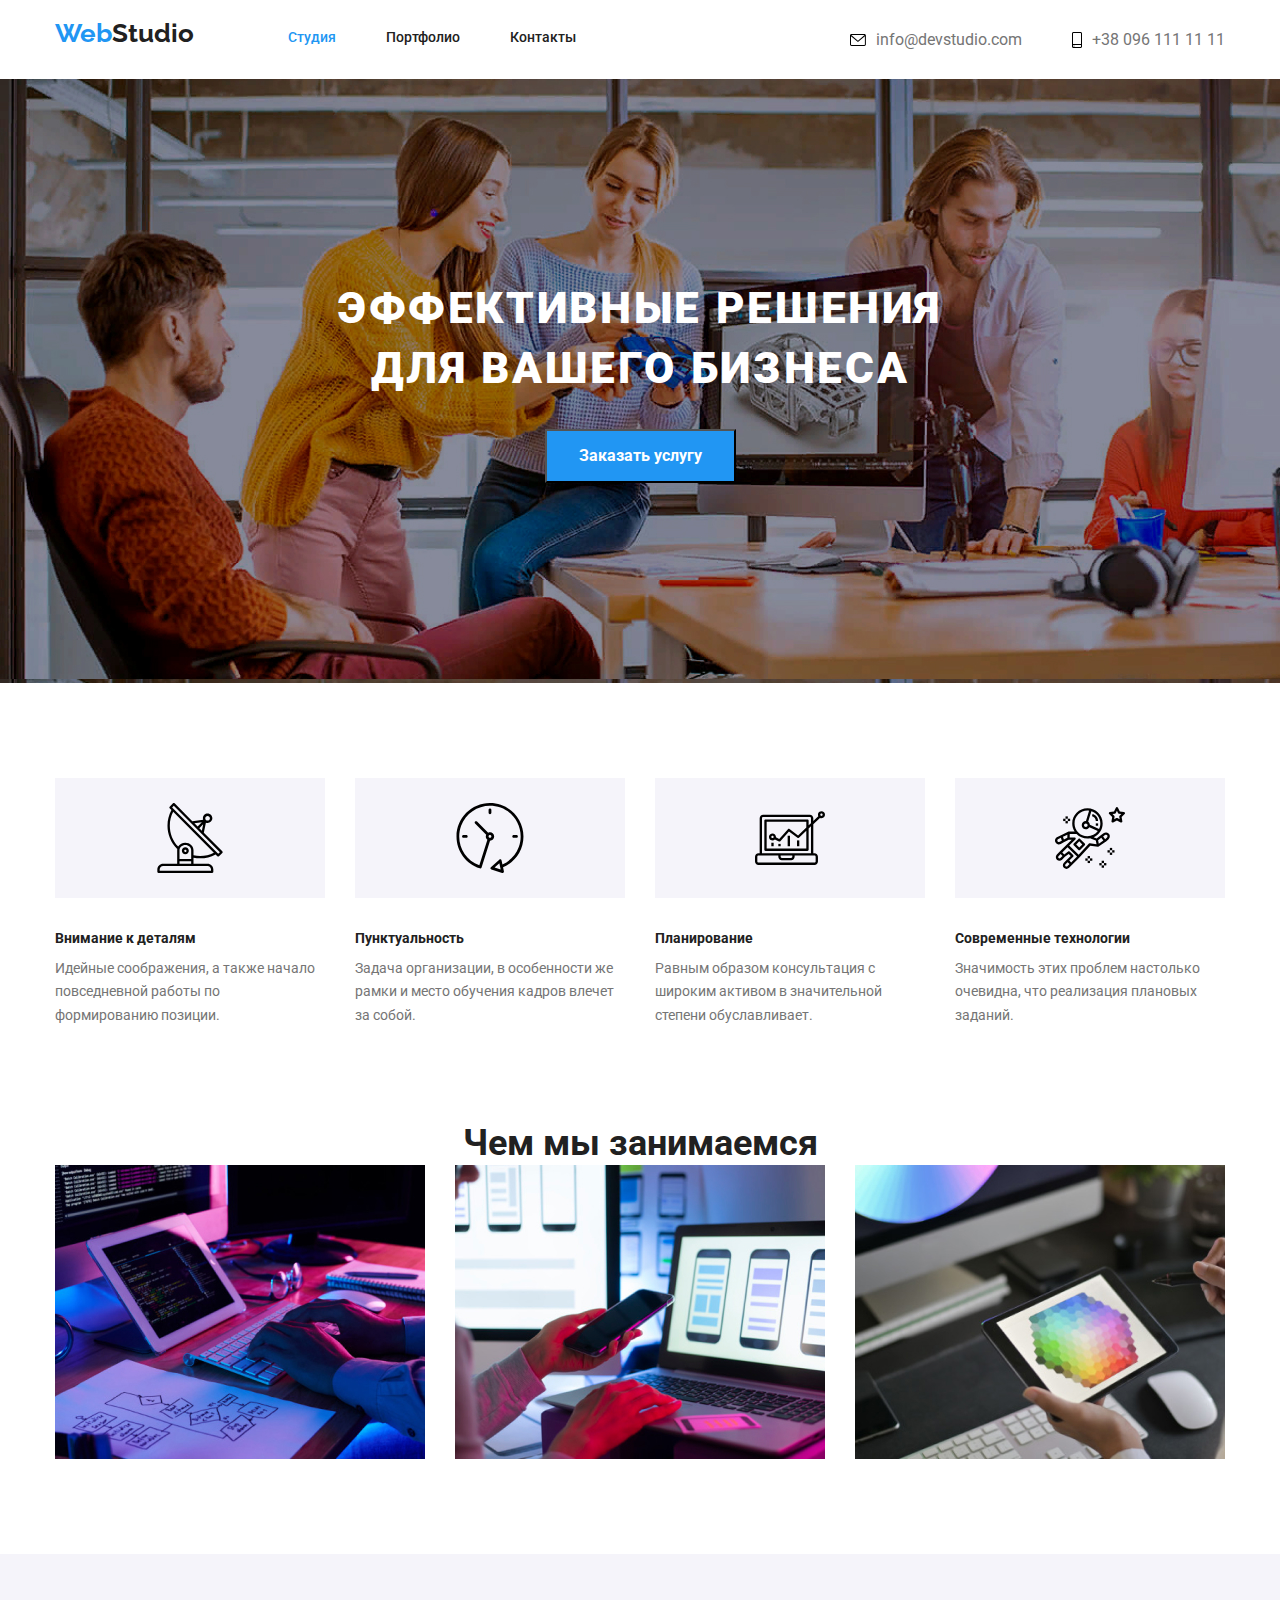
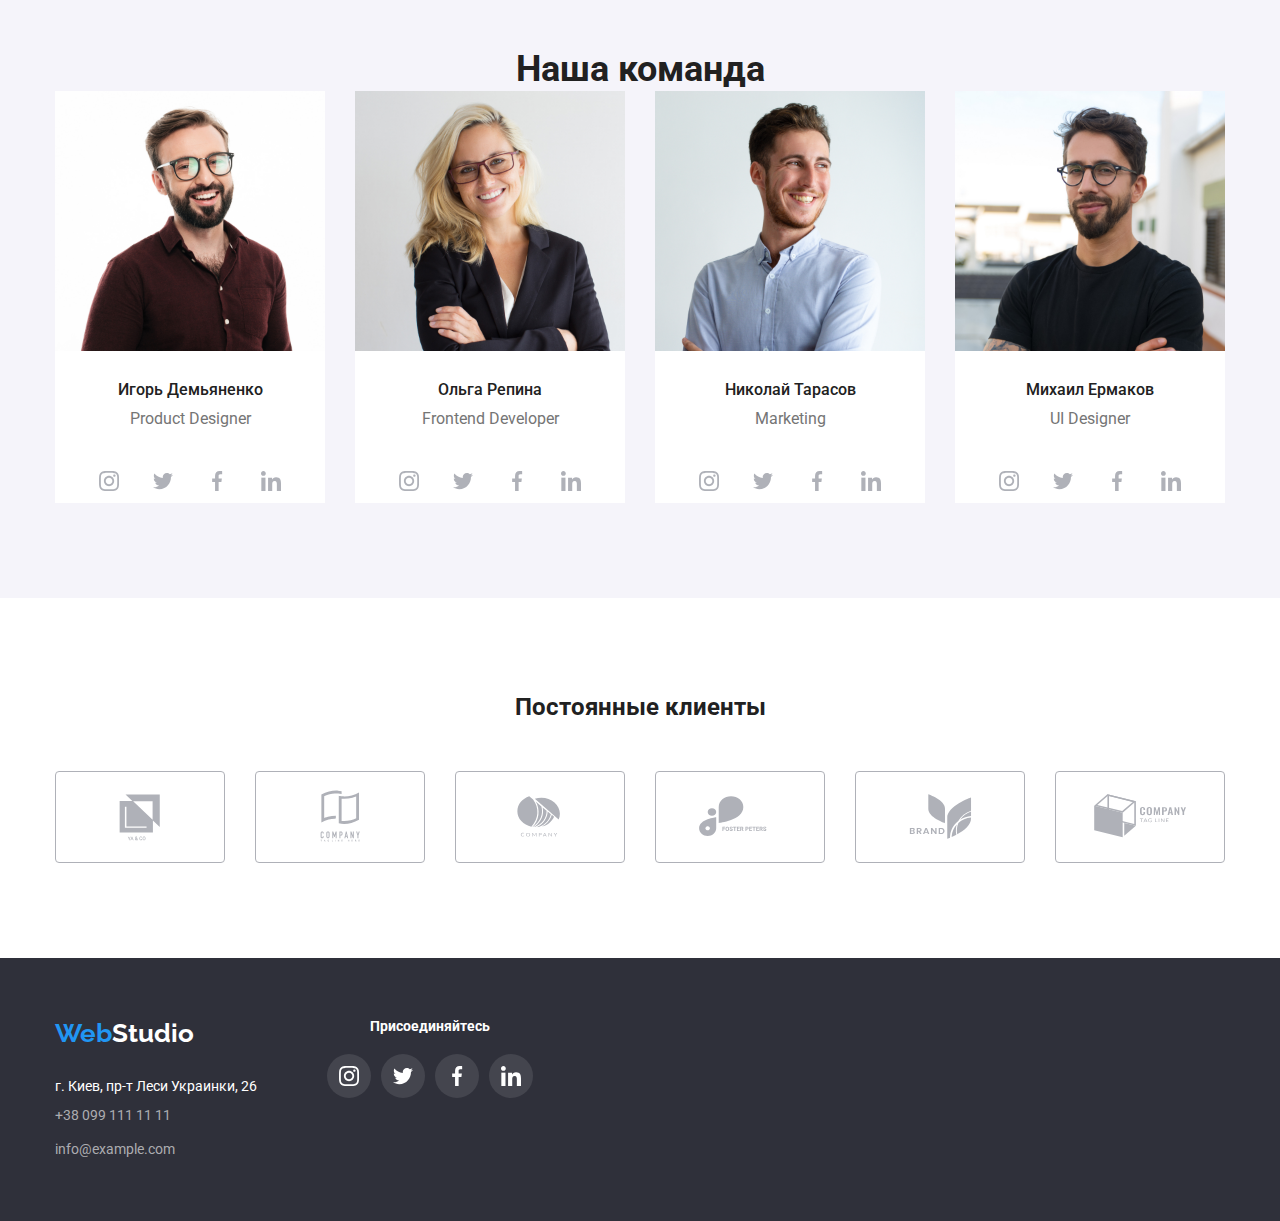
==== index.html @ b3044569 "HW4" ====
<!DOCTYPE html>
<html lang="en">

<head>
    <meta charset="UTF-8">
    <meta http-equiv="X-UA-Compatible" content="IE=edge">
    <meta name="viewport" content="width=device-width, initial-scale=1.0">
    <title>HomeWork 1</title>
    <link rel="preconnect" href="https://fonts.gstatic.com">
    <link href="https://fonts.googleapis.com/css2?family=Raleway:wght@700&family=Roboto:wght@400;500;700;900&display=swap" rel="stylesheet">
    <link rel="stylesheet" href="./css/style.css">
</head>

<body>
    <header class="header-page header">
        <div class="container">
            <nav>
                <a class="header-title" href="./index.html"><span class="header-title-color">Web</span><span class="header-title-color-b">Studio</span></a>
                <ul class="menu header-list">
                    <li class="header-link"><a class="header-link-style current" href="./index.html">Студия</a></li>
                    <li class="header-link"><a class="header-link-style " href="./portfolio.html">Портфолио</a></li>
                    <li class="header-link"><a class="header-link-style " href="#">Контакты</a></li>
                </ul>
            </nav>
            <ul class="header-link-contacts">
                <li class="header-link-contacts-list">
                    <a class="header-link-style-contacts" href="mailto:info@devstudio.com">
                        <svg class="link-contacts-envelope">
                    <use href="./icons/sprite.svg#icon-envelope"> </use>
                </svg> info@devstudio.com
                    </a>
                </li>
                <li class="header-link-contacts-list">
                    <a class="header-link-style-contacts" href="telto:+380961111111"> <svg class="link-contacts-smartphone">
                    <use href="./icons/sprite.svg#icon-smartphone" > </use>
                </svg> +38 096 111 11 11</a>
                </li>
            </ul>
        </div>
    </header>
    <main>
        <section class=" main-section">
            <div class="container">
                <h1 class="main-title">Эффективные решения <br>для вашего бизнеса</h1>
                <button class="main-title-button" type="button">Заказать услугу</button>
            </div>
        </section>
        <section class="section-notions">
            <div class="container">
                <ul class="notions-svg">
                    <li class="notions-svg-list">
                        <svg class="notions-icons-svg">
                            <use href="./icons/sprite.svg#icon-antenna"></use>
                        </svg>
                    </li>
                    <li class="notions-svg-list">
                        <svg class="notions-icons-svg">
                            <use href="./icons/sprite.svg#icon-clock"></use>
                        </svg>
                    </li>
                    <li class="notions-svg-list">
                        <svg class="notions-icons-svg">
                            <use href="./icons/sprite.svg#icon-diagram"></use>
                        </svg>
                    </li>
                    <li class="notions-svg-list">
                        <svg class="notions-icons-svg">
                            <use href="./icons/sprite.svg#icon-astronaut"></use>
                        </svg>
                    </li>
                </ul>
                <ul class="notions">
                    <li class="notions-list">

                        <h3 class="ul-title-bold">Внимание к деталям</h3>
                        <p class="ul-title-par">Идейные соображения, а также начало повседневной работы по формированию позиции.</p>
                    </li>
                    <li class="notions-list">

                        <h3 class="ul-title-bold">Пунктуальность</h3>
                        <p class="ul-title-par">Задача организации, в особенности же рамки и место обучения кадров влечет за собой.</p>
                    </li>
                    <li class="notions-list">

                        <h3 class="ul-title-bold">Планирование</h3>
                        <p class="ul-title-par">Равным образом консультация с широким активом в значительной степени обуславливает.</p>
                    </li>
                    <li class="notions-list">

                        <h3 class="ul-title-bold">Современные технологии</h3>
                        <p class="ul-title-par">Значимость этих проблем настолько очевидна, что реализация плановых заданий.</p>
                    </li>
                </ul>
            </div>
        </section>
        <section class="section-about">
            <div class="container">
                <h2 class="section-title">Чем мы занимаемся</h2>
                <ul class="section-list-work ">
                    <li class="section-list"><img src="./image/1/img1.jpg" width="370" height="294" alt="На столе лист, на листе блок схемы"></li>
                    <li class="section-list"><img src="./image/1/img2.jpg" width="370" height="294" alt="Телефон, ноутбук, телефизор"></li>
                    <li class="section-list"><img src="./image/1/img3.jpg" width="370" height="294" alt="Планшет, пятиугольник цветов"></li>
                </ul>
            </div>
        </section>
        </section>
        <section class="about-us">
            <div class="container">
                <h2 class="section-title">Наша команда</h2>
                <ul class="section-list-team">
                    <li class="item"><img src="./image/1/card1.jpg" width="270" height="260" alt="Человек 1">
                        <div class="item-team">
                            <h3 class="team-name">Игорь Демьяненко</h3>
                            <p class="team-special">Product Designer</p>
                        </div>
                        <ul class="social-icons">
                            <li class="social-icons-item">
                                <a href="#" class="social-icons-link">
                                    <svg class="social-icons-svg">
                                        <use href="./icons/sprite.svg#icon-instagram"></use>
                                    </svg>
                                </a>
                            </li>
                            <li class="social-icons-item">
                                <a href="" class="social-icons-link">
                                    <svg class="social-icons-svg">
                                        <use href="./icons/sprite.svg#icon-twitter"></use>
                                    </svg>
                                </a>
                            </li>
                            <li class="social-icons-item">
                                <a href="" class="social-icons-link">
                                    <svg class="social-icons-svg">
                                        <use href="./icons/sprite.svg#icon-facebook"></use>
                                    </svg>
                                </a>
                            </li>
                            <li class="social-icons-item">
                                <a href="" class="social-icons-link">
                                    <svg class="social-icons-svg">
                                        <use href="./icons/sprite.svg#icon-linkedin"></use>
                                    </svg>
                                </a>
                            </li>
                        </ul>
                    </li>
                    <li class="item"><img src="./image/1/card2.jpg" width="270" height="260" alt="Человек 2">
                        <div class="item-team">
                            <h3 class="team-name">Ольга Репина</h3>
                            <p class="team-special">Frontend Developer</p>
                        </div>
                        <ul class="social-icons">
                            <li class="social-icons-item">
                                <a href="#" class="social-icons-link">
                                    <svg class="social-icons-svg">
                                        <use href="./icons/sprite.svg#icon-instagram"></use>
                                    </svg>
                                </a>
                            </li>
                            <li class="social-icons-item">
                                <a href="" class="social-icons-link">
                                    <svg class="social-icons-svg">
                                        <use href="./icons/sprite.svg#icon-twitter"></use>
                                    </svg>
                                </a>
                            </li>
                            <li class="social-icons-item">
                                <a href="" class="social-icons-link">
                                    <svg class="social-icons-svg">
                                        <use href="./icons/sprite.svg#icon-facebook"></use>
                                    </svg>
                                </a>
                            </li>
                            <li class="social-icons-item">
                                <a href="" class="social-icons-link">
                                    <svg class="social-icons-svg">
                                        <use href="./icons/sprite.svg#icon-linkedin"></use>
                                    </svg>
                                </a>
                            </li>
                        </ul>
                    </li>
                    <li class="item"><img src="./image/1/card3.jpg" width="270" height="260" alt="Человек 3">
                        <div class="item-team">
                            <h3 class="team-name">Николай Тарасов</h3>
                            <p class="team-special">Marketing</p>
                        </div>
                        <ul class="social-icons">
                            <li class="social-icons-item">
                                <a href="#" class="social-icons-link">
                                    <svg class="social-icons-svg">
                                        <use href="./icons/sprite.svg#icon-instagram"></use>
                                    </svg>
                                </a>
                            </li>
                            <li class="social-icons-item">
                                <a href="" class="social-icons-link">
                                    <svg class="social-icons-svg">
                                        <use href="./icons/sprite.svg#icon-twitter"></use>
                                    </svg>
                                </a>
                            </li>
                            <li class="social-icons-item">
                                <a href="" class="social-icons-link">
                                    <svg class="social-icons-svg">
                                        <use href="./icons/sprite.svg#icon-facebook"></use>
                                    </svg>
                                </a>
                            </li>
                            <li class="social-icons-item">
                                <a href="" class="social-icons-link">
                                    <svg class="social-icons-svg">
                                        <use href="./icons/sprite.svg#icon-linkedin"></use>
                                    </svg>
                                </a>
                            </li>
                        </ul>
                    </li>
                    <li class="item"><img src="./image/1/card4.jpg" width="270" height="260" alt="Человек 4">
                        <div class="item-team">
                            <h3 class="team-name">Михаил Ермаков</h3>
                            <p class="team-special">UI Designer</p>
                        </div>
                        <ul class="social-icons">
                            <li class="social-icons-item">
                                <a href="#" class="social-icons-link">
                                    <svg class="social-icons-svg">
                                        <use href="./icons/sprite.svg#icon-instagram"></use>
                                    </svg>
                                </a>
                            </li>
                            <li class="social-icons-item">
                                <a href="" class="social-icons-link">
                                    <svg class="social-icons-svg">
                                        <use href="./icons/sprite.svg#icon-twitter"></use>
                                    </svg>
                                </a>
                            </li>
                            <li class="social-icons-item">
                                <a href="" class="social-icons-link">
                                    <svg class="social-icons-svg">
                                        <use href="./icons/sprite.svg#icon-facebook"></use>
                                    </svg>
                                </a>
                            </li>
                            <li class="social-icons-item">
                                <a href="" class="social-icons-link">
                                    <svg class="social-icons-svg">
                                        <use href="./icons/sprite.svg#icon-linkedin"></use>
                                    </svg>
                                </a>
                            </li>
                        </ul>
                    </li>
                </ul>
            </div>
        </section>
        <section class="regular-customers">
            <div class="container">
                <h2 class="regular-customers-title">Постоянные клиенты</h2>
                <ul class="regular-customers-list">
                    <li class="regular-customers-item-list"><svg class="regular-icons-svg">
                        <use class="regular-icons-svg-use" href="./icons/sprite.svg#icon-client"></use>
                    </svg></li>
                    <li class="regular-customers-item-list"><svg class="regular-icons-svg">
                        <use class="regular-icons-svg-use" href="./icons/sprite.svg#icon-client2"></use>
                    </svg></li>
                    <li class="regular-customers-item-list"><svg class="regular-icons-svg">
                        <use class="regular-icons-svg-use" href="./icons/sprite.svg#icon-client3"></use>
                    </svg></li>
                    <li class="regular-customers-item-list"><svg class="regular-icons-svg">
                        <use class="regular-icons-svg-use" href="./icons/sprite.svg#icon-client4"></use>
                    </svg></li>
                    <li class="regular-customers-item-list"><svg class="regular-icons-svg">
                        <use class="regular-icons-svg-use" href="./icons/sprite.svg#icon-client5"></use>
                    </svg></li>
                    <li class="regular-customers-item-list"><svg class="regular-icons-svg">
                        <use class="regular-icons-svg-use" href="./icons/sprite.svg#icon-client6"></use>
                    </svg></li>
                </ul>
            </div>
        </section>
    </main>
    <footer class="footer">
        <div class="container">
            <address class="footer-adress">
                <div class="footer-adress-container">
                    <a class="footer-title" href="./index.html"><span class="footer-title-color">Web</span><span class="footer-title-color-w">Studio</span></a>
                    <ul>
                        <li class="footer-list"><a  class="footer-li-map" href="https://goo.gl/maps/kzve8S5sdwJXSWWp6" target="_blank" rel="noopener noreferrer">г. Киев, пр-т Леси Украинки, 26</a></li>
                        <li class="footer-list"><a  class="footer-li"href="telto:+380961111111">+38 099 111 11 11</a></li>
                        <li class="footer-list"><a  class="footer-li" href="mailto:info@devstudio.com">info@example.com</a></li>
                    </ul>
                </div>
            <div class="footer-icons-container">
                <h2 class="footer-title-svg">Присоединяйтесь</h2>
                <ul class="social-icons">
                    <li class="social-icons-item">
                        <a href="#" class="footer-social-icons-link">
                            <svg class="footer-social-icons-svg">
                                    <use href="./icons/sprite.svg#icon-instagram"></use>
                                </svg>
                        </a>
                    </li>
                    <li class="social-icons-item">
                        <a href="" class="footer-social-icons-link">
                            <svg class="footer-social-icons-svg">
                                    <use href="./icons/sprite.svg#icon-twitter"></use>
                                </svg>
                        </a>
                    </li>
                    <li class="social-icons-item">
                        <a href="" class="footer-social-icons-link">
                            <svg class="footer-social-icons-svg">
                                    <use href="./icons/sprite.svg#icon-facebook"></use>
                                </svg>
                        </a>
                    </li>
                    <li class="social-icons-item">
                        <a href="" class="footer-social-icons-link">
                            <svg class="footer-social-icons-svg">
                                    <use href="./icons/sprite.svg#icon-linkedin"></use>
                                </svg>
                        </a>
                    </li>
                </ul>
            </div>
        </div>
    </address>
            <footer>
</body>

</html>
---- css/style.css ----
:root {
    --font-family-Rob: Roboto;
    --font-family-Ral: Raleway;
    --font-weight-regular: 400;
    --font-weight-medium: 500;
    --font-weight-bold: 700;
    --font-weight-black: 900;
    --color-sea: #2196F3;
    --color-white: #fff;
    --color-black: #212121;
}

html {
    box-sizing: border-box;
}

*,
*::before,
*::after {
    box-sizing: inherit;
}

body {
    margin: 0;
    font-family: Roboto;
    color: #212121;
}

.container {
    width: 1200px;
    margin-left: auto;
    margin-right: auto;
    padding-left: 15px;
    padding-right: 15px;
}

ul {
    padding: 0;
    margin: 0;
}

li {
    list-style: none;
}

h1,
h2,
h3,
p {
    padding-top: 0;
    padding-bottom: 0;
    margin: 0;
}

img {
    display: block;
    max-width: 100%;
    height: auto;
}

.header-page .container {
    display: flex;
}

.header {
    background-color: var(--color-white);
}

.header-title {
    font-family: var(--font-family-Ral);
    font-weight: var(--font-weight-bold);
    font-size: 26px;
    text-decoration: none;
    margin-right: 90px;
}

.header-title-color {
    color: var(--color-sea);
}

.header-title-color-b {
    color: var(--color-black);
}

.menu {
    display: inline-flex;
}

.header-list {
    margin: 0;
    padding-left: 0;
}

.header-list .header-link-style.current {
    color: var(--color-sea);
}

.header-link:not(:last-child) {
    margin-right: 50px;
}

.header-link-style {
    font-family: var(--font-family-Rob);
    font-weight: var(--font-weight-medium);
    text-decoration: none;
    font-size: 14px;
    line-height: 1.14;
    color: var(--color-black);
    display: flex;
    padding-top: 30px;
    padding-bottom: 30px;
}

.header-link-style:hover,
.header-link-style:active {
    color: var(--color-sea);
}

.header-link-contacts {
    margin-left: auto;
    display: inline-flex;
}

.header-link-style-contacts:hover,
.header-link-style-contacts:focus {
    color: #2196F3;
}

.header-link-contacts-list:not(:last-child) {
    margin-right: 50px;
}

.header-link-style-contacts {
    color: #757575;
    text-decoration: none;
    padding-top: 30px;
    padding-bottom: 30px;
    display: inline-flex;
}

.link-contacts-envelope {
    width: 16px;
    height: 12px;
    margin-right: 10px;
    margin-top: 4px;
}

.link-contacts-smartphone {
    width: 10px;
    height: 16px;
    margin-right: 10px;
    margin-top: 2px;
}

.link-contacts-smartphone:hover,
.link-contacts-envelope:hover {
    color: var(--color-sea);
}

.section-notions {
    padding-top: 95px;
}

.notions {
    display: inline-flex;
    margin-right: auto;
    padding: 0;
}

.notions-list {
    width: 270px;
    margin-right: 30px;
}

.notions-svg {
    display: flex;
}

.notions-svg-list {
    display: inline-flex;
    padding: 25px 100px;
    background-color: #F5F4FA;
    margin-bottom: 30px;
}

.notions-svg-list:not(:last-child) {
    margin-right: 30px;
}

.notions-icons-svg {
    width: 70px;
    height: 70px;
}

.notions-list {
    width: 270px;
    margin-right: 30px;
}

.notions-list:last-child {
    margin-right: 0;
}

.main-section {
    padding-top: 200px;
    padding-bottom: 200px;
    background-color: #2F303A;
    background-image: url(../image/1/bgcmain.jpg);
}

.main-title {
    font-family: var(--font-family-Rob);
    font-weight: var(--font-weight-black);
    color: var(--color-white);
    font-size: 44px;
    line-height: 1.36;
    text-align: center;
    margin-top: 0;
    margin-bottom: 30px;
    text-transform: uppercase;
    letter-spacing: 0.06em;
}

.main-title-button {
    background-color: var(--color-sea);
    color: var(--color-white);
    font-family: var(--font-family-Rob);
    font-weight: var(--font-weight-bold);
    font-size: 16px;
    line-height: 1.87;
    cursor: pointer;
    margin-right: auto;
    margin-left: auto;
    display: flex;
    padding: 10px 32px 10px 32px;
}

.second-section {
    margin-top: 95px;
    margin-bottom: 95px;
}

.ul-title-bold {
    font-family: var(--font-family-Rob);
    font-weight: var(--font-weight-bold);
    font-size: 14px;
    line-height: 1.14;
    padding-bottom: 10px;
}

.ul-title-par {
    font-family: var(--font-family-Rob);
    font-weight: var(--font-weight-regular);
    color: #757575;
    font-size: 14px;
    line-height: 1.71;
}

.section-about {
    padding-top: 95px;
    padding-bottom: 95px;
}

.about-us {
    background-color: #F5F4FA;
    display: flex;
    margin-left: auto;
    margin-right: auto;
    padding-top: 95px;
    padding-bottom: 95px;
}

.section-title {
    font-family: var(--font-family-Rob);
    font-weight: var(--font-weight-bold);
    font-size: 36px;
    line-height: 1.16;
    text-align: center;
}

.section-list {
    display: inline-flex;
    margin-right: 30px;
}

.section-list:last-child {
    margin-right: 0;
}

.item {
    margin-right: 30px;
    background-color: var(--color-white);
}

.item:last-child {
    margin-right: 0;
}

.item-team {
    padding: 30px 32px;
    text-align: center;
}

.section-list-work {
    display: flex;
    padding: 0;
    margin: 0;
}

.section-title-portf {
    font-family: var(--font-family-Rob);
    font-weight: var(--font-weight-bold);
    font-size: 18px;
    margin-top: 20px;
    margin-bottom: 5px;
}

.section-title-par {
    font-family: var(--font-family-Rob);
    font-weight: var(--font-weight-regular);
    font-size: 16px;
    color: #757575;
    margin-bottom: 20px;
}

.section-list-team {
    display: flex;
}

.team-name {
    font-family: var(--font-family-Rob);
    font-weight: var(--font-weight-medium);
    font-size: 16px;
    line-height: 1.18;
    color: #212121;
    margin-bottom: 10px;
}

.team-special {
    font-family: var(--font-family-Rob);
    font-weight: var(--font-weight-regular);
    font-size: 16px;
    line-height: 1.18;
    color: #757575;
}

.social-icons-item:not(:last-child) {
    margin-right: 10px;
}

.social-icons {
    display: flex;
    justify-content: center;
    margin-right: auto;
    margin-left: auto;
}

.social-icons-link {
    display: flex;
    align-items: center;
    justify-content: center;
    width: 44px;
    height: 44px;
    border-radius: 50%;
    background-color: #fff;
}

.social-icons-link:hover,
.social-icons-link:focus {
    background-color: #2196F3;
}

.social-icons-svg {
    width: 20px;
    height: 20px;
    fill: #AFB1B8;
}

.regular-customers {
    margin-bottom: 95px;
    margin-top: 95px;
}

.regular-customers-title {
    text-align: center;
    margin-bottom: 50px;
}

.regular-customers-list {
    display: flex;
}

.regular-customers-item-list {
    display: flex;
    justify-content: center;
    width: 170px;
    height: 92px;
    box-sizing: border-box;
    border: 1px solid #AFB1B8;
    border-radius: 4px;
    margin-right: 30px;
}

.regular-customers-item-list:last-child {
    margin-right: 0;
}

.regular-customers-item-list:hover,
.regular-customers-item-list:focus {
    border: 1px solid #2196F3;
}

.regular-customers-item-list:hover .regular-icons-svg-use,
.regular-customers-item-list:focus .regular-icons-svg-use {
    fill: #2196F3;
}

.regular-icons-svg-use {
    fill: #AFB1B8;
}

.footer {
    background-color: #2F303A;
    padding-top: 60px;
    padding-bottom: 60px;
}

.footer-adress {
    font-style: normal;
    display: flex;
}

.footer-title {
    font-family: var(--font-family-Ral);
    font-weight: var(--font-weight-bold);
    font-size: 26px;
    text-decoration: none;
    display: flex;
    margin-bottom: 30px;
}

.footer-title-color {
    color: var(--color-sea);
}

.footer-title-color-w {
    color: var(--color-white);
}

.footer-list:not(:last-child) {
    margin-bottom: 10px;
}

.footer-li-map {
    font-family: var(--font-family-Rob);
    font-weight: var(--font-weight-regular);
    font-size: 14px;
    color: var(--color-white);
    text-decoration: none;
    display: flex;
    margin-top: 20px;
}

.footer-li {
    font-family: var(--font-family-Rob);
    font-weight: var(--font-weight-regular);
    color: #ACACB0;
    font-size: 14px;
    line-height: 1.71;
    text-decoration: none;
    display: flex;
}

.footer-li:hover {
    color: var(--color-sea);
}

.footer-li-map:hover {
    color: var(--color-sea)
}

.footer-icons-container {
    margin-left: 70px;
}

.footer-social-icons-link {
    display: flex;
    align-items: center;
    justify-content: center;
    width: 44px;
    height: 44px;
    border-radius: 50%;
    background-color: rgba(255, 255, 255, 0.1);
}

.footer-social-icons-link:hover,
.footer-social-icons-link:focus {
    background-color: #2196F3;
}

.footer-title-svg {
    display: flex;
    justify-content: center;
    color: var(--color-white);
    font-weight: var(--font-weight-bold);
    font-family: var(--font-family-Rob);
    font-size: 14px;
    padding-bottom: 20px;
}

.footer-social-icons-svg {
    width: 20px;
    height: 20px;
    fill: #fff;
}

.filters-section {
    padding-top: 100px;
}

.filters {
    display: flex;
    align-items: center;
    justify-content: center;
}

.filters-list {
    display: inline-flex;
    margin-bottom: 55px;
}

.list-container {
    justify-content: space-between;
    display: -webkit-inline-box;
}

.filters-btn-list {
    margin-right: 10px;
}

.filters-btn {
    font-family: var(--font-family-Rob);
    font-weight: var(--font-weight-medium);
    font-size: 16px;
    line-height: 1.62;
    background: var(--color-white);
    color: var(--color-black);
    cursor: pointer;
    display: inline-flex;
    border-radius: 4px;
    background-color: #F5F4FA;
}

.filters-btn:hover {
    background: var(--color-sea);
    color: var(--color-white);
    box-shadow: 0px 3px 1px rgba(0, 0, 0, 0.1), 0px 1px 2px rgba(0, 0, 0, 0.08), 0px 2px 2px rgba(0, 0, 0, 0.12);
}

.list-offers-section {
    margin-bottom: 95px;
}

.list-offers {
    display: inline-block;
    margin-right: 30px;
    margin-bottom: 30px;
}

.list-offers-border {
    border: 1px solid #EEEEEE;
}

.list-offers:nth-child(n+7) {
    margin-bottom: 0;
}

.list-offers:nth-child(3n+3) {
    margin-right: 0;
}
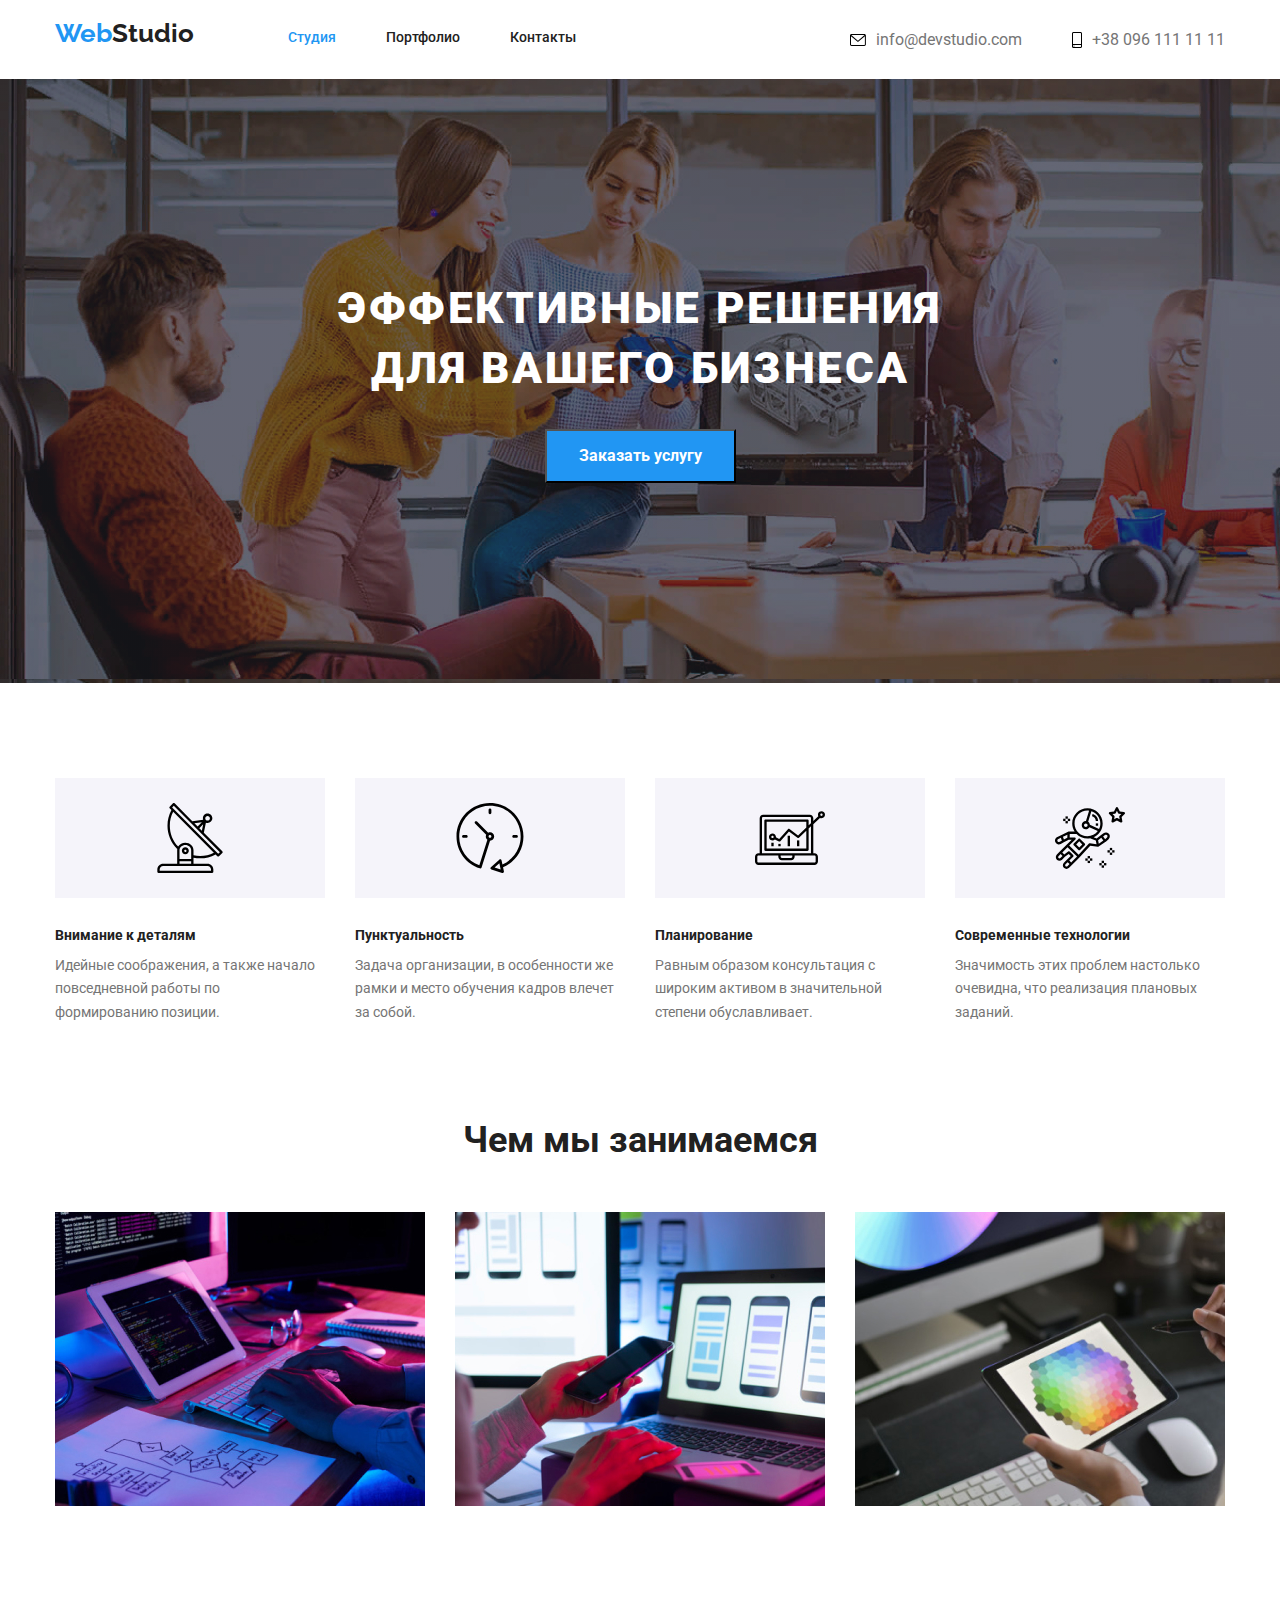
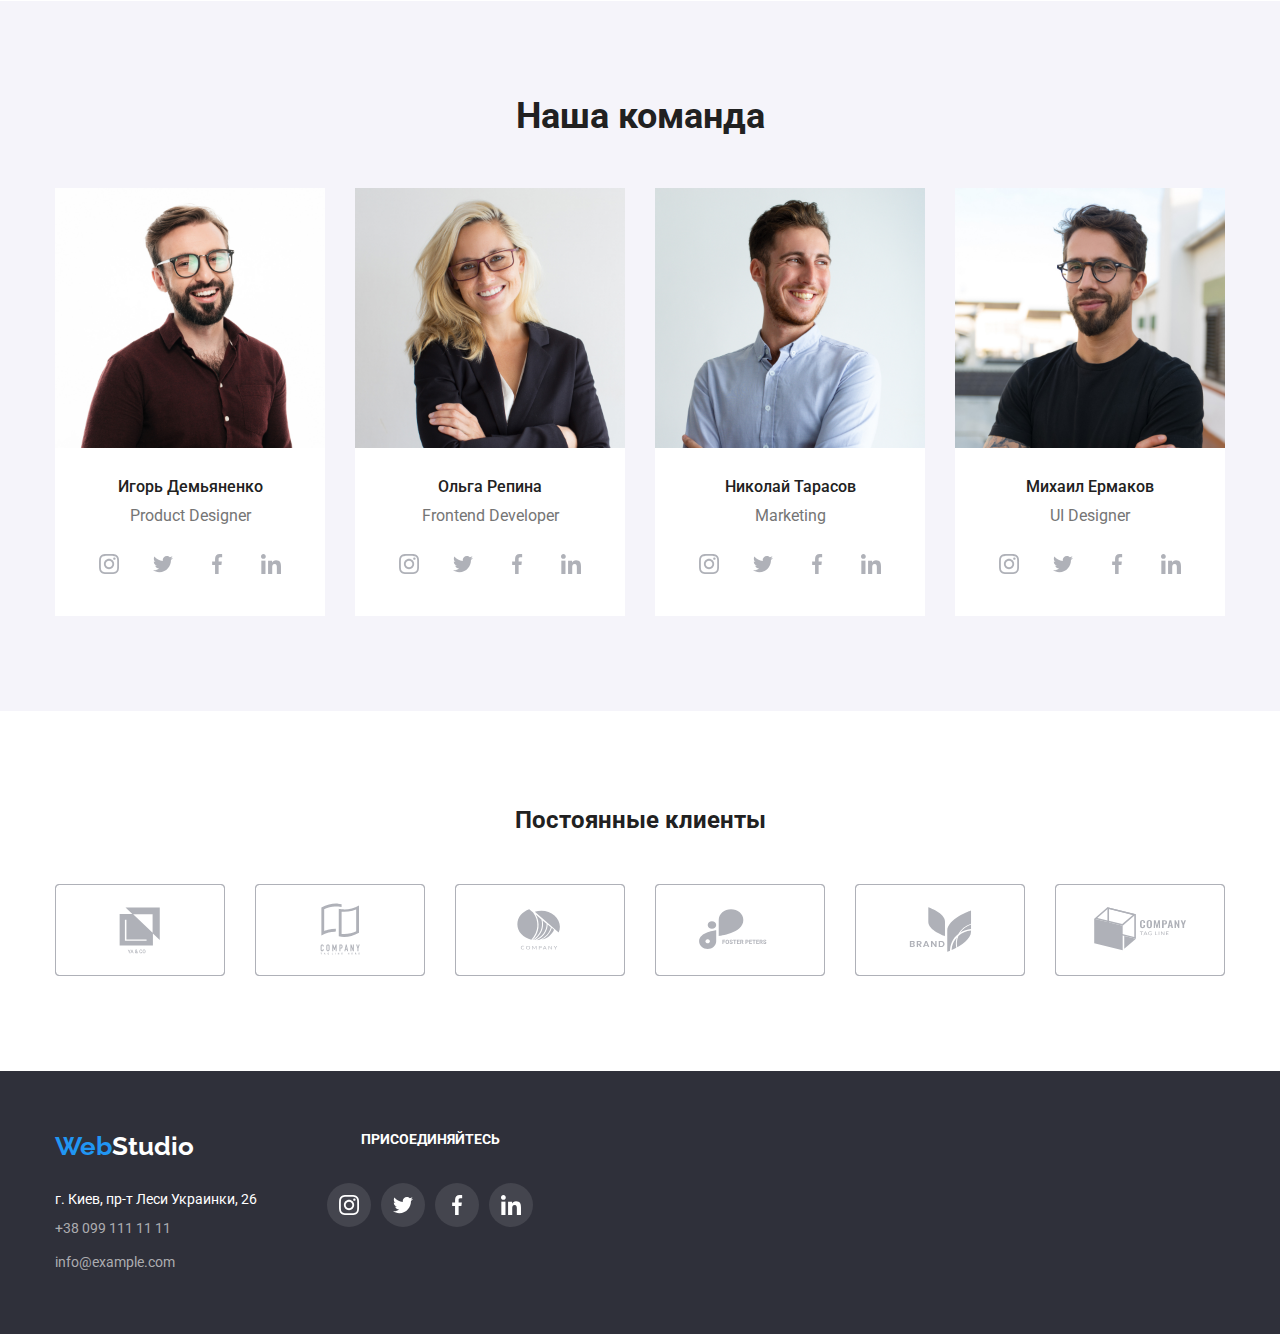
==== commit ace05b14: "HW4" ====
--- a/index.html
+++ b/index.html
@@ -25,14 +25,15 @@
             <ul class="header-link-contacts">
                 <li class="header-link-contacts-list">
                     <a class="header-link-style-contacts" href="mailto:info@devstudio.com">
-                        <svg class="link-contacts-envelope">
-                    <use href="./icons/sprite.svg#icon-envelope"> </use>
+                        <svg class="link-contacts-envelope" width=16 height=12>
+                    <use class="header-link-contacts-icon" href="./icons/sprite.svg#icon-envelope"> </use>
                 </svg> info@devstudio.com
                     </a>
                 </li>
                 <li class="header-link-contacts-list">
-                    <a class="header-link-style-contacts" href="telto:+380961111111"> <svg class="link-contacts-smartphone">
-                    <use href="./icons/sprite.svg#icon-smartphone" > </use>
+                    <a class="header-link-style-contacts" href="telto:+380961111111">
+                        <svg class="link-contacts-smartphone" width=10 height=16>
+                    <use class="header-link-contacts-icon" href="./icons/sprite.svg#icon-smartphone" > </use>
                 </svg> +38 096 111 11 11</a>
                 </li>
             </ul>
@@ -46,51 +47,44 @@
             </div>
         </section>
         <section class="section-notions">
-            <div class="container">
-                <ul class="notions-svg">
-                    <li class="notions-svg-list">
+            <ul class="notions">
+                <li class="notions-list">
+                    <div class="notions-svg">
                         <svg class="notions-icons-svg">
-                            <use href="./icons/sprite.svg#icon-antenna"></use>
-                        </svg>
-                    </li>
-                    <li class="notions-svg-list">
+                                <use href="./icons/sprite.svg#icon-antenna"></use>
+                            </svg>
+                    </div>
+                    <h3 class="ul-title-bold">Внимание к деталям</h3>
+                    <p class="ul-title-par">Идейные соображения, а также начало повседневной работы по формированию позиции.</p>
+                </li>
+                <li class="notions-list">
+                    <div class="notions-svg">
                         <svg class="notions-icons-svg">
-                            <use href="./icons/sprite.svg#icon-clock"></use>
-                        </svg>
-                    </li>
-                    <li class="notions-svg-list">
+                                <use href="./icons/sprite.svg#icon-clock"></use>
+                            </svg>
+                    </div>
+                    <h3 class="ul-title-bold">Пунктуальность</h3>
+                    <p class="ul-title-par">Задача организации, в особенности же рамки и место обучения кадров влечет за собой.</p>
+                </li>
+                <li class="notions-list">
+                    <div class="notions-svg">
                         <svg class="notions-icons-svg">
                             <use href="./icons/sprite.svg#icon-diagram"></use>
-                        </svg>
-                    </li>
-                    <li class="notions-svg-list">
+                            </svg>
+                    </div>
+                    <h3 class="ul-title-bold">Планирование</h3>
+                    <p class="ul-title-par">Равным образом консультация с широким активом в значительной степени обуславливает.</p>
+                </li>
+                <li class="notions-list">
+                    <div class="notions-svg">
                         <svg class="notions-icons-svg">
-                            <use href="./icons/sprite.svg#icon-astronaut"></use>
-                        </svg>
-                    </li>
-                </ul>
-                <ul class="notions">
-                    <li class="notions-list">
-
-                        <h3 class="ul-title-bold">Внимание к деталям</h3>
-                        <p class="ul-title-par">Идейные соображения, а также начало повседневной работы по формированию позиции.</p>
-                    </li>
-                    <li class="notions-list">
-
-                        <h3 class="ul-title-bold">Пунктуальность</h3>
-                        <p class="ul-title-par">Задача организации, в особенности же рамки и место обучения кадров влечет за собой.</p>
-                    </li>
-                    <li class="notions-list">
-
-                        <h3 class="ul-title-bold">Планирование</h3>
-                        <p class="ul-title-par">Равным образом консультация с широким активом в значительной степени обуславливает.</p>
-                    </li>
-                    <li class="notions-list">
-
-                        <h3 class="ul-title-bold">Современные технологии</h3>
-                        <p class="ul-title-par">Значимость этих проблем настолько очевидна, что реализация плановых заданий.</p>
-                    </li>
-                </ul>
+                                <use href="./icons/sprite.svg#icon-astronaut"></use>
+                            </svg>
+                    </div>
+                    <h3 class="ul-title-bold">Современные технологии</h3>
+                    <p class="ul-title-par">Значимость этих проблем настолько очевидна, что реализация плановых заданий.</p>
+                </li>
+            </ul>
             </div>
         </section>
         <section class="section-about">
@@ -112,145 +106,149 @@
                         <div class="item-team">
                             <h3 class="team-name">Игорь Демьяненко</h3>
                             <p class="team-special">Product Designer</p>
+                            <ul class="social-icons">
+                                <li class="social-icons-item">
+                                    <a href="#" class="social-icons-link">
+                                        <svg class="social-icons-svg">
+                                            <use href="./icons/sprite.svg#icon-instagram"></use>
+                                        </svg>
+                                    </a>
+                                </li>
+                                <li class="social-icons-item">
+                                    <a href="" class="social-icons-link">
+                                        <svg class="social-icons-svg">
+                                            <use href="./icons/sprite.svg#icon-twitter"></use>
+                                        </svg>
+                                    </a>
+                                </li>
+                                <li class="social-icons-item">
+                                    <a href="" class="social-icons-link">
+                                        <svg class="social-icons-svg">
+                                            <use href="./icons/sprite.svg#icon-facebook"></use>
+                                        </svg>
+                                    </a>
+                                </li>
+                                <li class="social-icons-item">
+                                    <a href="" class="social-icons-link">
+                                        <svg class="social-icons-svg">
+                                            <use href="./icons/sprite.svg#icon-linkedin"></use>
+                                        </svg>
+                                    </a>
+                                </li>
+                            </ul>
                         </div>
-                        <ul class="social-icons">
-                            <li class="social-icons-item">
-                                <a href="#" class="social-icons-link">
-                                    <svg class="social-icons-svg">
-                                        <use href="./icons/sprite.svg#icon-instagram"></use>
-                                    </svg>
-                                </a>
-                            </li>
-                            <li class="social-icons-item">
-                                <a href="" class="social-icons-link">
-                                    <svg class="social-icons-svg">
-                                        <use href="./icons/sprite.svg#icon-twitter"></use>
-                                    </svg>
-                                </a>
-                            </li>
-                            <li class="social-icons-item">
-                                <a href="" class="social-icons-link">
-                                    <svg class="social-icons-svg">
-                                        <use href="./icons/sprite.svg#icon-facebook"></use>
-                                    </svg>
-                                </a>
-                            </li>
-                            <li class="social-icons-item">
-                                <a href="" class="social-icons-link">
-                                    <svg class="social-icons-svg">
-                                        <use href="./icons/sprite.svg#icon-linkedin"></use>
-                                    </svg>
-                                </a>
-                            </li>
-                        </ul>
+
                     </li>
                     <li class="item"><img src="./image/1/card2.jpg" width="270" height="260" alt="Человек 2">
                         <div class="item-team">
                             <h3 class="team-name">Ольга Репина</h3>
                             <p class="team-special">Frontend Developer</p>
+                            <ul class="social-icons">
+                                <li class="social-icons-item">
+                                    <a href="#" class="social-icons-link">
+                                        <svg class="social-icons-svg">
+                                            <use href="./icons/sprite.svg#icon-instagram"></use>
+                                        </svg>
+                                    </a>
+                                </li>
+                                <li class="social-icons-item">
+                                    <a href="" class="social-icons-link">
+                                        <svg class="social-icons-svg">
+                                            <use href="./icons/sprite.svg#icon-twitter"></use>
+                                        </svg>
+                                    </a>
+                                </li>
+                                <li class="social-icons-item">
+                                    <a href="" class="social-icons-link">
+                                        <svg class="social-icons-svg">
+                                            <use href="./icons/sprite.svg#icon-facebook"></use>
+                                        </svg>
+                                    </a>
+                                </li>
+                                <li class="social-icons-item">
+                                    <a href="" class="social-icons-link">
+                                        <svg class="social-icons-svg">
+                                            <use href="./icons/sprite.svg#icon-linkedin"></use>
+                                        </svg>
+                                    </a>
+                                </li>
+                            </ul>
                         </div>
-                        <ul class="social-icons">
-                            <li class="social-icons-item">
-                                <a href="#" class="social-icons-link">
-                                    <svg class="social-icons-svg">
-                                        <use href="./icons/sprite.svg#icon-instagram"></use>
-                                    </svg>
-                                </a>
-                            </li>
-                            <li class="social-icons-item">
-                                <a href="" class="social-icons-link">
-                                    <svg class="social-icons-svg">
-                                        <use href="./icons/sprite.svg#icon-twitter"></use>
-                                    </svg>
-                                </a>
-                            </li>
-                            <li class="social-icons-item">
-                                <a href="" class="social-icons-link">
-                                    <svg class="social-icons-svg">
-                                        <use href="./icons/sprite.svg#icon-facebook"></use>
-                                    </svg>
-                                </a>
-                            </li>
-                            <li class="social-icons-item">
-                                <a href="" class="social-icons-link">
-                                    <svg class="social-icons-svg">
-                                        <use href="./icons/sprite.svg#icon-linkedin"></use>
-                                    </svg>
-                                </a>
-                            </li>
-                        </ul>
+
                     </li>
                     <li class="item"><img src="./image/1/card3.jpg" width="270" height="260" alt="Человек 3">
                         <div class="item-team">
                             <h3 class="team-name">Николай Тарасов</h3>
                             <p class="team-special">Marketing</p>
+                            <ul class="social-icons">
+                                <li class="social-icons-item">
+                                    <a href="#" class="social-icons-link">
+                                        <svg class="social-icons-svg">
+                                            <use href="./icons/sprite.svg#icon-instagram"></use>
+                                        </svg>
+                                    </a>
+                                </li>
+                                <li class="social-icons-item">
+                                    <a href="" class="social-icons-link">
+                                        <svg class="social-icons-svg">
+                                            <use href="./icons/sprite.svg#icon-twitter"></use>
+                                        </svg>
+                                    </a>
+                                </li>
+                                <li class="social-icons-item">
+                                    <a href="" class="social-icons-link">
+                                        <svg class="social-icons-svg">
+                                            <use href="./icons/sprite.svg#icon-facebook"></use>
+                                        </svg>
+                                    </a>
+                                </li>
+                                <li class="social-icons-item">
+                                    <a href="" class="social-icons-link">
+                                        <svg class="social-icons-svg">
+                                            <use href="./icons/sprite.svg#icon-linkedin"></use>
+                                        </svg>
+                                    </a>
+                                </li>
+                            </ul>
                         </div>
-                        <ul class="social-icons">
-                            <li class="social-icons-item">
-                                <a href="#" class="social-icons-link">
-                                    <svg class="social-icons-svg">
-                                        <use href="./icons/sprite.svg#icon-instagram"></use>
-                                    </svg>
-                                </a>
-                            </li>
-                            <li class="social-icons-item">
-                                <a href="" class="social-icons-link">
-                                    <svg class="social-icons-svg">
-                                        <use href="./icons/sprite.svg#icon-twitter"></use>
-                                    </svg>
-                                </a>
-                            </li>
-                            <li class="social-icons-item">
-                                <a href="" class="social-icons-link">
-                                    <svg class="social-icons-svg">
-                                        <use href="./icons/sprite.svg#icon-facebook"></use>
-                                    </svg>
-                                </a>
-                            </li>
-                            <li class="social-icons-item">
-                                <a href="" class="social-icons-link">
-                                    <svg class="social-icons-svg">
-                                        <use href="./icons/sprite.svg#icon-linkedin"></use>
-                                    </svg>
-                                </a>
-                            </li>
-                        </ul>
+
                     </li>
                     <li class="item"><img src="./image/1/card4.jpg" width="270" height="260" alt="Человек 4">
                         <div class="item-team">
                             <h3 class="team-name">Михаил Ермаков</h3>
                             <p class="team-special">UI Designer</p>
+                            <ul class="social-icons">
+                                <li class="social-icons-item">
+                                    <a href="#" class="social-icons-link">
+                                        <svg class="social-icons-svg">
+                                            <use href="./icons/sprite.svg#icon-instagram"></use>
+                                        </svg>
+                                    </a>
+                                </li>
+                                <li class="social-icons-item">
+                                    <a href="" class="social-icons-link">
+                                        <svg class="social-icons-svg">
+                                            <use href="./icons/sprite.svg#icon-twitter"></use>
+                                        </svg>
+                                    </a>
+                                </li>
+                                <li class="social-icons-item">
+                                    <a href="" class="social-icons-link">
+                                        <svg class="social-icons-svg">
+                                            <use href="./icons/sprite.svg#icon-facebook"></use>
+                                        </svg>
+                                    </a>
+                                </li>
+                                <li class="social-icons-item">
+                                    <a href="" class="social-icons-link">
+                                        <svg class="social-icons-svg">
+                                            <use href="./icons/sprite.svg#icon-linkedin"></use>
+                                        </svg>
+                                    </a>
+                                </li>
+                            </ul>
                         </div>
-                        <ul class="social-icons">
-                            <li class="social-icons-item">
-                                <a href="#" class="social-icons-link">
-                                    <svg class="social-icons-svg">
-                                        <use href="./icons/sprite.svg#icon-instagram"></use>
-                                    </svg>
-                                </a>
-                            </li>
-                            <li class="social-icons-item">
-                                <a href="" class="social-icons-link">
-                                    <svg class="social-icons-svg">
-                                        <use href="./icons/sprite.svg#icon-twitter"></use>
-                                    </svg>
-                                </a>
-                            </li>
-                            <li class="social-icons-item">
-                                <a href="" class="social-icons-link">
-                                    <svg class="social-icons-svg">
-                                        <use href="./icons/sprite.svg#icon-facebook"></use>
-                                    </svg>
-                                </a>
-                            </li>
-                            <li class="social-icons-item">
-                                <a href="" class="social-icons-link">
-                                    <svg class="social-icons-svg">
-                                        <use href="./icons/sprite.svg#icon-linkedin"></use>
-                                    </svg>
-                                </a>
-                            </li>
-                        </ul>
+
                     </li>
                 </ul>
             </div>
@@ -259,24 +257,47 @@
             <div class="container">
                 <h2 class="regular-customers-title">Постоянные клиенты</h2>
                 <ul class="regular-customers-list">
-                    <li class="regular-customers-item-list"><svg class="regular-icons-svg">
+                    <li class="regular-customers-item-list">
+                        <a href="" class="regular-customers-item-link"><svg class="regular-icons-svg">
                         <use class="regular-icons-svg-use" href="./icons/sprite.svg#icon-client"></use>
-                    </svg></li>
-                    <li class="regular-customers-item-list"><svg class="regular-icons-svg">
-                        <use class="regular-icons-svg-use" href="./icons/sprite.svg#icon-client2"></use>
-                    </svg></li>
-                    <li class="regular-customers-item-list"><svg class="regular-icons-svg">
-                        <use class="regular-icons-svg-use" href="./icons/sprite.svg#icon-client3"></use>
-                    </svg></li>
-                    <li class="regular-customers-item-list"><svg class="regular-icons-svg">
+                    </svg>
+                </a>
+                    </li>
+                    <li class="regular-customers-item-list">
+                        <a href="" class="regular-customers-item-link">
+                            <svg class="regular-icons-svg">
+                                <use class="regular-icons-svg-use" href="./icons/sprite.svg#icon-client2"></use>
+                            </svg>
+                        </a>
+                    </li>
+                    <li class="regular-customers-item-list">
+                        <a href="" class="regular-customers-item-link">
+                            <svg class="regular-icons-svg">
+                                <use class="regular-icons-svg-use" href="./icons/sprite.svg#icon-client3"></use>
+                            </svg>
+                        </a>
+                    </li>
+                    <li class="regular-customers-item-list">
+                        <a href="" class="regular-customers-item-link">
+                            <svg class="regular-icons-svg">
                         <use class="regular-icons-svg-use" href="./icons/sprite.svg#icon-client4"></use>
-                    </svg></li>
-                    <li class="regular-customers-item-list"><svg class="regular-icons-svg">
+                            </svg>
+                        </a>
+                    </li>
+                    <li class="regular-customers-item-list">
+                        <a href="" class="regular-customers-item-link">
+                            <svg class="regular-icons-svg">
                         <use class="regular-icons-svg-use" href="./icons/sprite.svg#icon-client5"></use>
-                    </svg></li>
-                    <li class="regular-customers-item-list"><svg class="regular-icons-svg">
+                            </svg>
+                        </a>
+                    </li>
+                    <li class="regular-customers-item-list">
+                        <a href="" class="regular-customers-item-link">
+                            <svg class="regular-icons-svg">
                         <use class="regular-icons-svg-use" href="./icons/sprite.svg#icon-client6"></use>
-                    </svg></li>
+                            </svg>
+                        </a>
+                    </li>
                 </ul>
             </div>
         </section>
@@ -293,7 +314,7 @@
                     </ul>
                 </div>
             <div class="footer-icons-container">
-                <h2 class="footer-title-svg">Присоединяйтесь</h2>
+                <h3 class="footer-title-svg">Присоединяйтесь</h3>
                 <ul class="social-icons">
                     <li class="social-icons-item">
                         <a href="#" class="footer-social-icons-link">
--- a/css/style.css
+++ b/css/style.css
@@ -52,6 +52,10 @@
     margin: 0;
 }
 
+h2 {
+    margin-bottom: 50px;
+}
+
 img {
     display: block;
     max-width: 100%;
@@ -112,7 +116,7 @@
 }
 
 .header-link-style:hover,
-.header-link-style:active {
+.header-link-style:focus {
     color: var(--color-sea);
 }
 
@@ -124,6 +128,11 @@
 .header-link-style-contacts:hover,
 .header-link-style-contacts:focus {
     color: #2196F3;
+}
+
+.header-link-style-contacts:hover .header-link-contacts-icon,
+.header-link-style-contacts:focus .header-link-contacts-icon {
+    fill: #2196F3;
 }
 
 .header-link-contacts-list:not(:last-child) {
@@ -135,21 +144,16 @@
     text-decoration: none;
     padding-top: 30px;
     padding-bottom: 30px;
-    display: inline-flex;
+    display: flex;
+    align-items: center;
 }
 
 .link-contacts-envelope {
-    width: 16px;
-    height: 12px;
     margin-right: 10px;
-    margin-top: 4px;
 }
 
 .link-contacts-smartphone {
-    width: 10px;
-    height: 16px;
     margin-right: 10px;
-    margin-top: 2px;
 }
 
 .link-contacts-smartphone:hover,
@@ -162,8 +166,10 @@
 }
 
 .notions {
-    display: inline-flex;
+    display: flex;
     margin-right: auto;
+    margin-left: auto;
+    justify-content: center;
     padding: 0;
 }
 
@@ -173,17 +179,13 @@
 }
 
 .notions-svg {
-    display: flex;
-}
-
-.notions-svg-list {
     display: inline-flex;
     padding: 25px 100px;
     background-color: #F5F4FA;
     margin-bottom: 30px;
 }
 
-.notions-svg-list:not(:last-child) {
+.notions-svg:not(:last-child) {
     margin-right: 30px;
 }
 
@@ -204,8 +206,7 @@
 .main-section {
     padding-top: 200px;
     padding-bottom: 200px;
-    background-color: #2F303A;
-    background-image: url(../image/1/bgcmain.jpg);
+    background-image: linear-gradient(rgba(47, 48, 58, 0.4), rgba(47, 48, 58, 0.4)), url(../image/1/bgcmain.jpg);
 }
 
 .main-title {
@@ -245,7 +246,7 @@
     font-weight: var(--font-weight-bold);
     font-size: 14px;
     line-height: 1.14;
-    padding-bottom: 10px;
+    margin-bottom: 10px;
 }
 
 .ul-title-par {
@@ -313,6 +314,7 @@
     font-size: 18px;
     margin-top: 20px;
     margin-bottom: 5px;
+    color: #212121;
 }
 
 .section-title-par {
@@ -320,7 +322,6 @@
     font-weight: var(--font-weight-regular);
     font-size: 16px;
     color: #757575;
-    margin-bottom: 20px;
 }
 
 .section-list-team {
@@ -353,6 +354,7 @@
     justify-content: center;
     margin-right: auto;
     margin-left: auto;
+    padding-top: 16px;
 }
 
 .social-icons-link {
@@ -368,6 +370,11 @@
 .social-icons-link:hover,
 .social-icons-link:focus {
     background-color: #2196F3;
+}
+
+.social-icons-link:hover .social-icons-svg,
+.social-icons-link:focus .social-icons-svg {
+    fill: #fff;
 }
 
 .social-icons-svg {
@@ -399,19 +406,38 @@
     border: 1px solid #AFB1B8;
     border-radius: 4px;
     margin-right: 30px;
+    align-items: center;
 }
 
 .regular-customers-item-list:last-child {
     margin-right: 0;
 }
 
-.regular-customers-item-list:hover,
-.regular-customers-item-list:focus {
+.regular-customers-item-link {
+    display: flex;
+    width: 170px;
+    height: 92px;
+    border: 1px solid #AFB1B8;
+    border-radius: 4px;
+}
+
+.regular-customers-item-link:hover,
+.regular-customers-item-link:focus {
     border: 1px solid #2196F3;
+}
+
+.regular-customers-item-link:hover .regular-icons-svg-use,
+.regular-customers-item-link:focus .regular-icons-svg-use {
+    fill: #2196F3;
 }
 
 .regular-customers-item-list:hover .regular-icons-svg-use,
 .regular-customers-item-list:focus .regular-icons-svg-use {
+    fill: #2196F3;
+}
+
+.regular-icons-svg:hover,
+.regular-icons-svg:focus {
     fill: #2196F3;
 }
 
@@ -506,6 +532,9 @@
     font-family: var(--font-family-Rob);
     font-size: 14px;
     padding-bottom: 20px;
+    text-transform: uppercase;
+    letter-spacing: 3%;
+    line-height: 16, 41px;
 }
 
 .footer-social-icons-svg {
@@ -532,6 +561,7 @@
 .list-container {
     justify-content: space-between;
     display: -webkit-inline-box;
+    position: static;
 }
 
 .filters-btn-list {
@@ -549,9 +579,11 @@
     display: inline-flex;
     border-radius: 4px;
     background-color: #F5F4FA;
-}
-
-.filters-btn:hover {
+    border: none;
+}
+
+.filters-btn:hover,
+.filters-btn:focus {
     background: var(--color-sea);
     color: var(--color-white);
     box-shadow: 0px 3px 1px rgba(0, 0, 0, 0.1), 0px 1px 2px rgba(0, 0, 0, 0.08), 0px 2px 2px rgba(0, 0, 0, 0.12);
@@ -565,10 +597,12 @@
     display: inline-block;
     margin-right: 30px;
     margin-bottom: 30px;
+    box-sizing: border-box;
 }
 
 .list-offers-border {
     border: 1px solid #EEEEEE;
+    padding: 24px 20px;
 }
 
 .list-offers:nth-child(n+7) {
@@ -577,4 +611,14 @@
 
 .list-offers:nth-child(3n+3) {
     margin-right: 0;
+}
+
+.list-offers-link {
+    text-decoration: none;
+    display: inline-block;
+}
+
+.list-offers-link:hover,
+.list-offers-link:focus {
+    box-shadow: 0px 1px 1px rgba(0, 0, 0, 0.12), 0px 4px 4px rgba(0, 0, 0, 0.06), 1px 4px 6px rgba(0, 0, 0, 0.16);
 }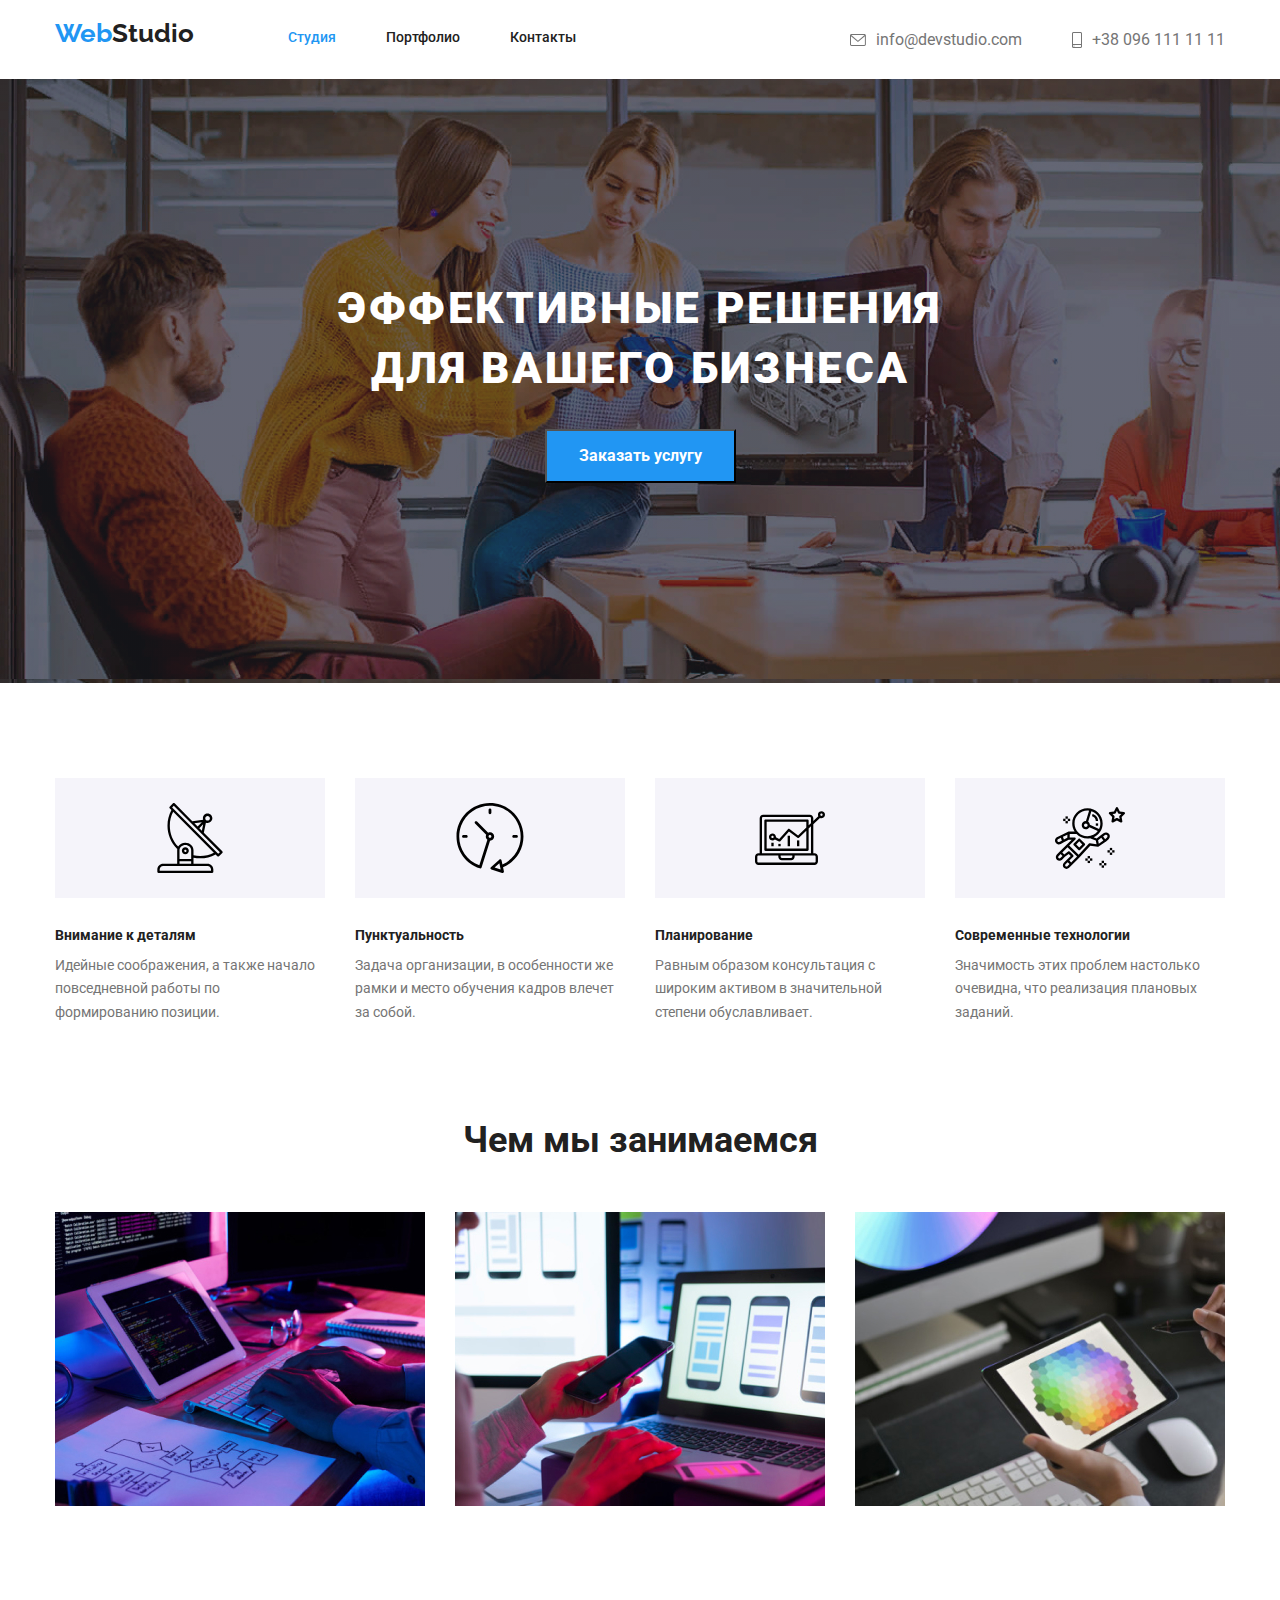
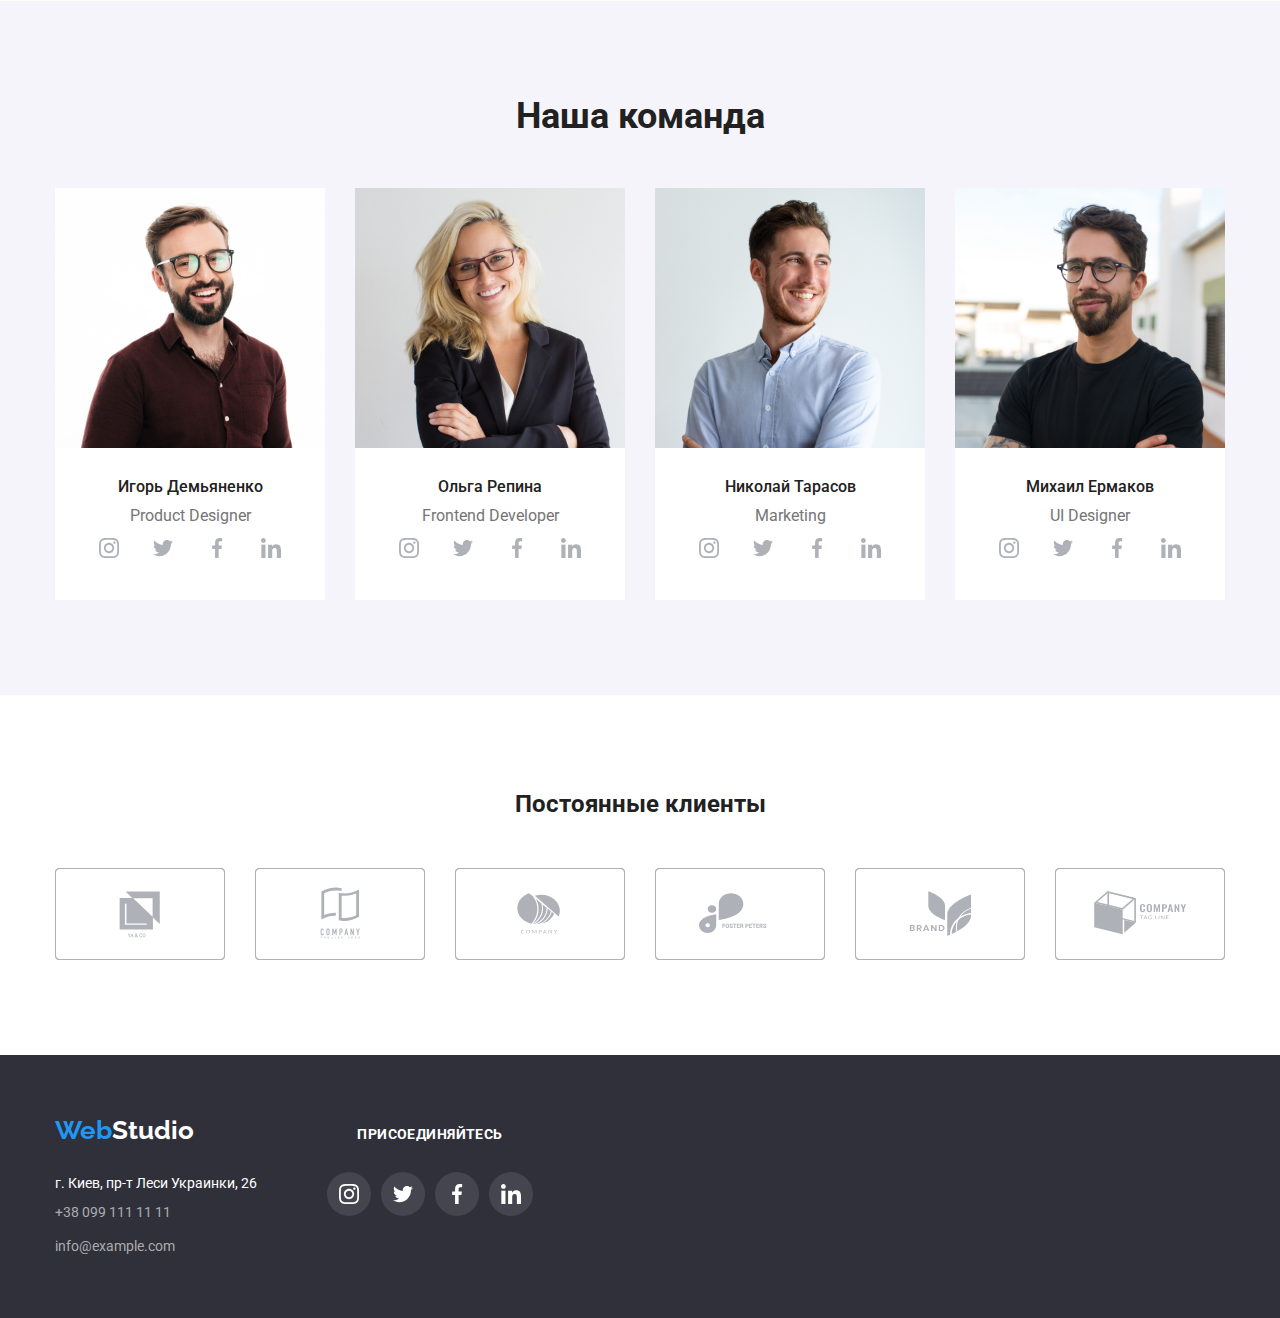
==== commit bcfc86c0: "HW4" ====
--- a/index.html
+++ b/index.html
@@ -17,7 +17,7 @@
             <nav>
                 <a class="header-title" href="./index.html"><span class="header-title-color">Web</span><span class="header-title-color-b">Studio</span></a>
                 <ul class="menu header-list">
-                    <li class="header-link"><a class="header-link-style current" href="./index.html">Студия</a></li>
+                    <li class="header-link"><a class="header-link-style current " href="./index.html">Студия</a></li>
                     <li class="header-link"><a class="header-link-style " href="./portfolio.html">Портфолио</a></li>
                     <li class="header-link"><a class="header-link-style " href="#">Контакты</a></li>
                 </ul>
@@ -25,15 +25,15 @@
             <ul class="header-link-contacts">
                 <li class="header-link-contacts-list">
                     <a class="header-link-style-contacts" href="mailto:info@devstudio.com">
-                        <svg class="link-contacts-envelope" width=16 height=12>
-                    <use class="header-link-contacts-icon" href="./icons/sprite.svg#icon-envelope"> </use>
+                        <svg class="link-contacts-envelope header-link-contacts-icon" width=16 height=12>
+                    <use  href="./icons/sprite.svg#icon-envelope"> </use>
                 </svg> info@devstudio.com
                     </a>
                 </li>
                 <li class="header-link-contacts-list">
                     <a class="header-link-style-contacts" href="telto:+380961111111">
-                        <svg class="link-contacts-smartphone" width=10 height=16>
-                    <use class="header-link-contacts-icon" href="./icons/sprite.svg#icon-smartphone" > </use>
+                        <svg class="link-contacts-smartphone header-link-contacts-icon" width=10 height=16>
+                    <use href="./icons/sprite.svg#icon-smartphone" > </use>
                 </svg> +38 096 111 11 11</a>
                 </li>
             </ul>
@@ -258,43 +258,43 @@
                 <h2 class="regular-customers-title">Постоянные клиенты</h2>
                 <ul class="regular-customers-list">
                     <li class="regular-customers-item-list">
-                        <a href="" class="regular-customers-item-link"><svg class="regular-icons-svg">
-                        <use class="regular-icons-svg-use" href="./icons/sprite.svg#icon-client"></use>
+                        <a href="" class="regular-customers-item-link regular-icons-svg-use"><svg class="regular-icons-svg">
+                        <use href="./icons/sprite.svg#icon-client"></use>
                     </svg>
                 </a>
                     </li>
                     <li class="regular-customers-item-list">
-                        <a href="" class="regular-customers-item-link">
-                            <svg class="regular-icons-svg">
-                                <use class="regular-icons-svg-use" href="./icons/sprite.svg#icon-client2"></use>
-                            </svg>
-                        </a>
-                    </li>
-                    <li class="regular-customers-item-list">
-                        <a href="" class="regular-customers-item-link">
-                            <svg class="regular-icons-svg">
-                                <use class="regular-icons-svg-use" href="./icons/sprite.svg#icon-client3"></use>
-                            </svg>
-                        </a>
-                    </li>
-                    <li class="regular-customers-item-list">
-                        <a href="" class="regular-customers-item-link">
-                            <svg class="regular-icons-svg">
-                        <use class="regular-icons-svg-use" href="./icons/sprite.svg#icon-client4"></use>
-                            </svg>
-                        </a>
-                    </li>
-                    <li class="regular-customers-item-list">
-                        <a href="" class="regular-customers-item-link">
-                            <svg class="regular-icons-svg">
-                        <use class="regular-icons-svg-use" href="./icons/sprite.svg#icon-client5"></use>
-                            </svg>
-                        </a>
-                    </li>
-                    <li class="regular-customers-item-list">
-                        <a href="" class="regular-customers-item-link">
-                            <svg class="regular-icons-svg">
-                        <use class="regular-icons-svg-use" href="./icons/sprite.svg#icon-client6"></use>
+                        <a href="" class="regular-customers-item-link regular-icons-svg-use">
+                            <svg class="regular-icons-svg">
+                                <use href="./icons/sprite.svg#icon-client2"></use>
+                            </svg>
+                        </a>
+                    </li>
+                    <li class="regular-customers-item-list">
+                        <a href="" class="regular-customers-item-link regular-icons-svg-use">
+                            <svg class="regular-icons-svg">
+                                <use href="./icons/sprite.svg#icon-client3"></use>
+                            </svg>
+                        </a>
+                    </li>
+                    <li class="regular-customers-item-list">
+                        <a href="" class="regular-customers-item-link regular-icons-svg-use">
+                            <svg class="regular-icons-svg">
+                        <use href="./icons/sprite.svg#icon-client4"></use>
+                            </svg>
+                        </a>
+                    </li>
+                    <li class="regular-customers-item-list">
+                        <a href="" class="regular-customers-item-link regular-icons-svg-use">
+                            <svg class="regular-icons-svg">
+                        <use href="./icons/sprite.svg#icon-client5"></use>
+                            </svg>
+                        </a>
+                    </li>
+                    <li class="regular-customers-item-list">
+                        <a href="" class="regular-customers-item-link regular-icons-svg-use">
+                            <svg class="regular-icons-svg">
+                        <use href="./icons/sprite.svg#icon-client6"></use>
                             </svg>
                         </a>
                     </li>
@@ -304,15 +304,16 @@
     </main>
     <footer class="footer">
         <div class="container">
-            <address class="footer-adress">
-                <div class="footer-adress-container">
+            <div class="footer-adress-container">
+                <address class="footer-adress">
                     <a class="footer-title" href="./index.html"><span class="footer-title-color">Web</span><span class="footer-title-color-w">Studio</span></a>
                     <ul>
                         <li class="footer-list"><a  class="footer-li-map" href="https://goo.gl/maps/kzve8S5sdwJXSWWp6" target="_blank" rel="noopener noreferrer">г. Киев, пр-т Леси Украинки, 26</a></li>
                         <li class="footer-list"><a  class="footer-li"href="telto:+380961111111">+38 099 111 11 11</a></li>
                         <li class="footer-list"><a  class="footer-li" href="mailto:info@devstudio.com">info@example.com</a></li>
                     </ul>
-                </div>
+                </address>
+            </div>
             <div class="footer-icons-container">
                 <h3 class="footer-title-svg">Присоединяйтесь</h3>
                 <ul class="social-icons">
@@ -347,8 +348,8 @@
                 </ul>
             </div>
         </div>
-    </address>
-            <footer>
+
+        <footer>
 </body>
 
 </html>--- a/css/style.css
+++ b/css/style.css
@@ -125,20 +125,6 @@
     display: inline-flex;
 }
 
-.header-link-style-contacts:hover,
-.header-link-style-contacts:focus {
-    color: #2196F3;
-}
-
-.header-link-style-contacts:hover .header-link-contacts-icon,
-.header-link-style-contacts:focus .header-link-contacts-icon {
-    fill: #2196F3;
-}
-
-.header-link-contacts-list:not(:last-child) {
-    margin-right: 50px;
-}
-
 .header-link-style-contacts {
     color: #757575;
     text-decoration: none;
@@ -146,6 +132,24 @@
     padding-bottom: 30px;
     display: flex;
     align-items: center;
+}
+
+.header-link-style-contacts:hover,
+.header-link-style-contacts:focus {
+    color: #2196F3;
+}
+
+.header-link-contacts-icon {
+    fill: #757575;
+}
+
+.header-link-style-contacts:hover .header-link-contacts-icon,
+.header-link-style-contacts:focus .header-link-contacts-icon {
+    fill: #2196F3;
+}
+
+.header-link-contacts-list:not(:last-child) {
+    margin-right: 50px;
 }
 
 .link-contacts-envelope {
@@ -354,7 +358,6 @@
     justify-content: center;
     margin-right: auto;
     margin-left: auto;
-    padding-top: 16px;
 }
 
 .social-icons-link {
@@ -423,7 +426,7 @@
 
 .regular-customers-item-link:hover,
 .regular-customers-item-link:focus {
-    border: 1px solid #2196F3;
+    border-color: #2196F3;
 }
 
 .regular-customers-item-link:hover .regular-icons-svg-use,
@@ -451,9 +454,13 @@
     padding-bottom: 60px;
 }
 
+.footer>.container {
+    display: flex;
+    align-items: baseline;
+}
+
 .footer-adress {
     font-style: normal;
-    display: flex;
 }
 
 .footer-title {
@@ -531,10 +538,10 @@
     font-weight: var(--font-weight-bold);
     font-family: var(--font-family-Rob);
     font-size: 14px;
-    padding-bottom: 20px;
+    margin-bottom: 20px;
     text-transform: uppercase;
-    letter-spacing: 3%;
-    line-height: 16, 41px;
+    letter-spacing: 0.03em;
+    line-height: 2.56;
 }
 
 .footer-social-icons-svg {
